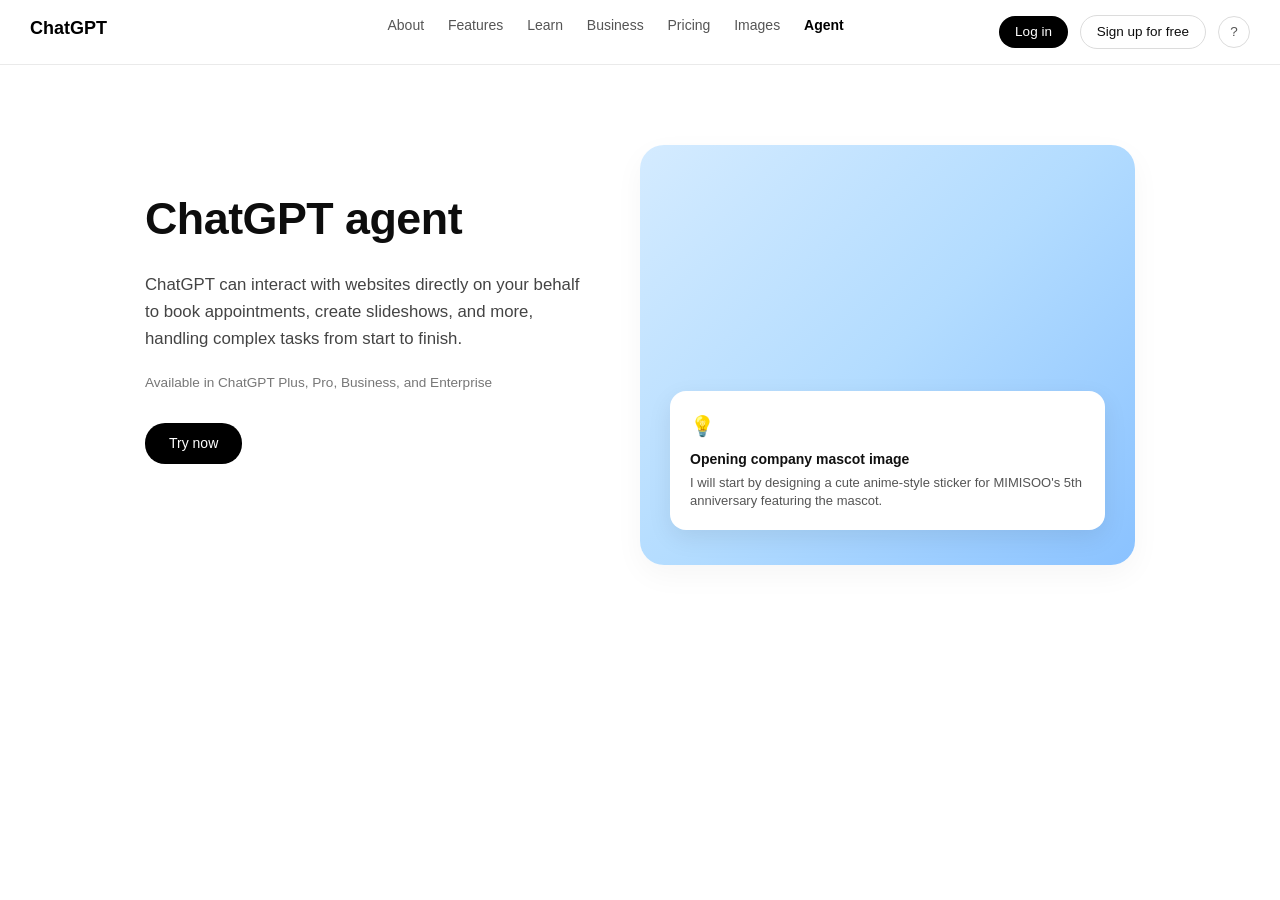
==== agent.html @ feace5ed "Add agent page bonus and fix problem - need more fixes" ====
<!DOCTYPE html>
<html lang="en">
<head>
    <meta charset="UTF-8">
    <title>ChatGPT - Agent (Bonus)</title>
    <link rel="stylesheet" href="styleage.css">
</head>
<body>

    <header class="top-nav">
        <div class="nav-left">
            <a href="index.html" class="logo">ChatGPT</a>
        </div>
        
        <div class="nav-right">
            <a href="#" class="btn-login">Log in</a>
            <a href="#" class="btn-pill">Sign up for free</a>
            <a href="#" class="btn-help">?</a>
        </div>

        <nav class="nav-center">
            <a href="#">About</a>
            <a href="#">Features</a>
            <a href="#">Learn</a>
            <a href="#">Business</a>
            <a href="#">Pricing</a>
            <a href="images.html">Images</a>
            <a href="agent.html" style="color: #000; font-weight: 600;">Agent</a>
        </nav>
        <div style="clear: both;"></div>
    </header>

    <main class="agent-container">
        
        <div class="agent-text-side">
            <h1 class="agent-title">ChatGPT agent</h1>
            <p class="agent-desc">
                ChatGPT can interact with websites directly on your behalf to book appointments, create slideshows, and more, handling complex tasks from start to finish.
            </p>
            <p class="agent-subtext">
                Available in ChatGPT Plus, Pro, Business, and Enterprise
            </p>
            <a href="#" class="btn-try-now">Try now</a>
        </div>

        <div class="agent-image-side">
            <div class="blue-card-bg">
                <div class="floating-box">
                    <span class="bulb-icon">💡</span>
                    <div class="floating-content">
                        <span class="floating-title">Opening company mascot image</span>
                        <p class="floating-desc">I will start by designing a cute anime-style sticker for MIMISOO's 5th anniversary featuring the mascot.</p>
                    </div>
                </div>
            </div>
        </div>

    </main>

</body>
</html>
---- styleage.css ----
* {
    box-sizing: border-box;
    margin: 0;
    padding: 0;
}

body {
    font-family: Arial, sans-serif;
    background-color: #ffffff;
    color: #111111;
    line-height: 1.5;
}

/* --- תפריט עליון --- */
.top-nav {
    width: 100%;
    padding: 15px 30px;
    border-bottom: 1px solid #eaeaea;
    font-size: 14px;
    background-color: #ffffff;
}

.nav-left {
    float: left;
    width: 20%;
}

.logo {
    font-weight: bold;
    font-size: 18px;
    text-decoration: none;
    color: #000;
}

.nav-right {
    float: right;
    width: 28%;
    text-align: right;
}

.nav-right .btn-login {
    text-decoration: none;
    color: #ffffff;
    background-color: #000000;
    font-size: 13.5px;
    font-weight: 500;
    padding: 6px 16px;
    border-radius: 18px;
    margin-right: 8px;
    display: inline-block;
    vertical-align: middle;
}

.nav-right .btn-pill {
    text-decoration: none;
    background-color: #ffffff;
    color: #0d0d0d;
    border: 1px solid #dcdcdc;
    font-size: 13.5px;
    font-weight: 500;
    padding: 6px 16px;
    border-radius: 18px;
    margin-right: 8px;
    display: inline-block;
    vertical-align: middle;
}

.nav-right .btn-help {
    text-decoration: none;
    background-color: transparent;
    color: #555555;
    font-size: 13.5px;
    border: 1px solid #dcdcdc;
    border-radius: 50%;
    width: 32px;
    height: 32px;
    display: inline-block;
    vertical-align: middle;
    text-align: center;
    line-height: 30px;
}

.nav-center {
    width: 52%;
    margin: 0 auto;
    text-align: center;
}

.nav-center a {
    margin: 0 10px;
    text-decoration: none;
    color: #555555;
    font-size: 14px;
    display: inline-block;
}

.nav-center a:hover {
    color: #000000;
}

/* --- תוכן עמוד ה-Agent (שני צדדים עם float) --- */
.agent-container {
    width: 100%;
    max-width: 1050px;
    margin: 80px auto 0 auto;
    padding: 0 30px;
}

/* צד שמאל */
.agent-text-side {
    float: left;
    width: 45%;
    padding-top: 40px;
}

.agent-title {
    font-size: 2.8rem;
    font-weight: 600;
    color: #0d0d0d;
    margin-bottom: 20px;
    letter-spacing: -0.5px;
}

.agent-desc {
    font-size: 1.05rem;
    color: #444444;
    line-height: 1.6;
    margin-bottom: 20px;
}

.agent-subtext {
    font-size: 0.85rem;
    color: #777777;
    margin-bottom: 30px;
}

.btn-try-now {
    display: inline-block;
    text-decoration: none;
    background-color: #000000;
    color: #ffffff;
    font-size: 14px;
    font-weight: 500;
    padding: 10px 24px;
    border-radius: 20px;
}

.btn-try-now:hover {
    background-color: #333333;
}

/* צד ימין */
.agent-image-side {
    float: right;
    width: 50%;
    text-align: center;
}

.blue-card-bg {
    width: 100%;
    height: 420px;
    background: linear-gradient(135deg, #d4ebff 0%, #b3dcff 50%, #8ac2ff 100%);
    border-radius: 24px;
    position: relative;
    box-shadow: 0 10px 30px rgba(0, 0, 0, 0.04);
}

.floating-box {
    position: absolute;
    bottom: 35px;
    left: 30px;
    right: 30px;
    background-color: #ffffff;
    border-radius: 16px;
    padding: 20px;
    text-align: left;
    box-shadow: 0 8px 24px rgba(0, 0, 0, 0.08);
}

.bulb-icon {
    font-size: 20px;
    display: block;
    margin-bottom: 8px; /* מרווח מושלם מתחת לנורה */
}

.floating-content {
    display: block;
}

.floating-title {
    display: block;
    font-size: 14px;
    font-weight: bold;
    color: #111111;
    margin-bottom: 4px;
}

.floating-desc {
    font-size: 13px;
    color: #555555;
    line-height: 1.4;
}
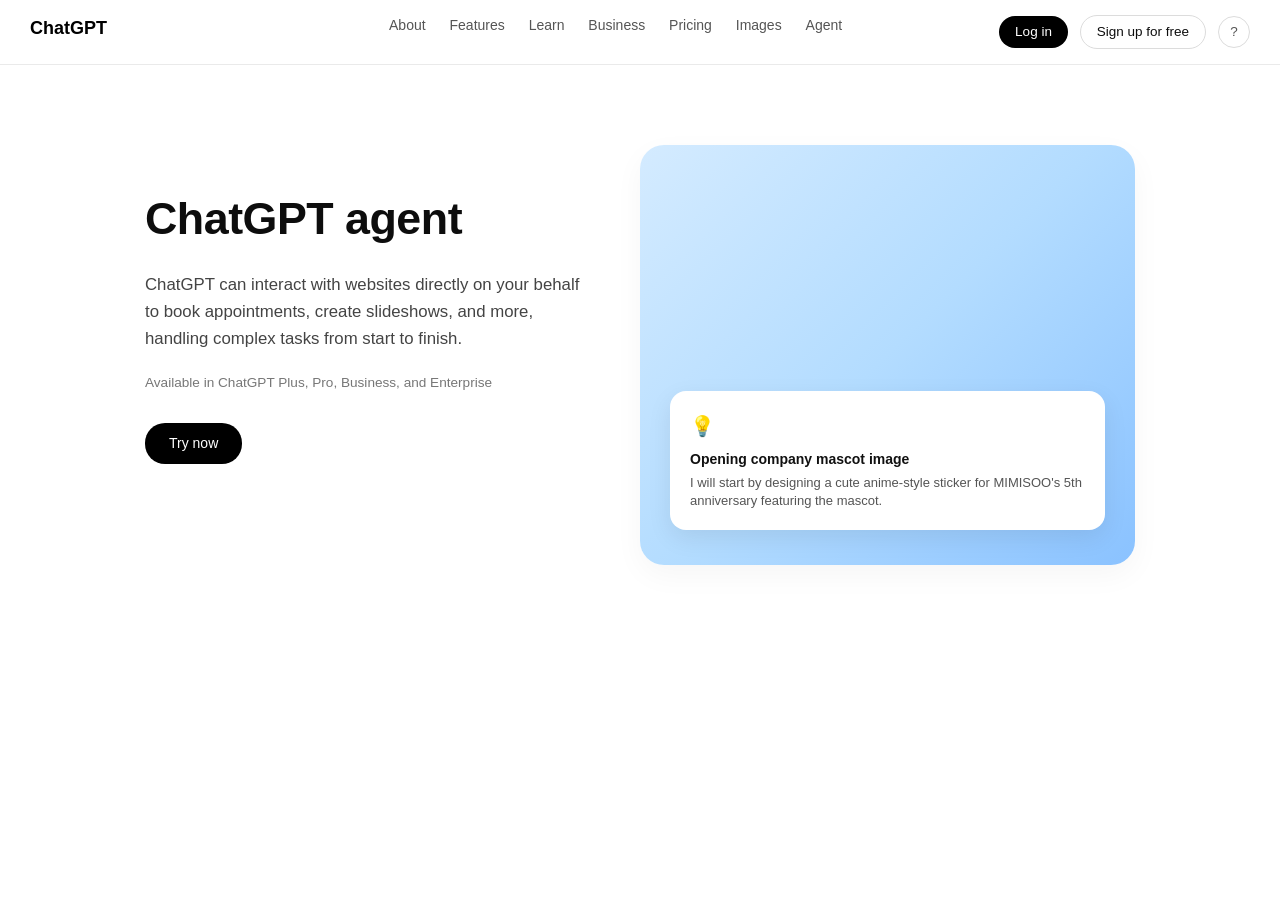
==== commit c54c13ff: "fix the help button" ====
--- a/agent.html
+++ b/agent.html
@@ -25,7 +25,7 @@
             <a href="#">Business</a>
             <a href="#">Pricing</a>
             <a href="images.html">Images</a>
-            <a href="agent.html" style="color: #000; font-weight: 600;">Agent</a>
+            <a href="agent.html">Agent</a>
         </nav>
         <div style="clear: both;"></div>
     </header>
--- a/styleage.css
+++ b/styleage.css
@@ -11,7 +11,6 @@
     line-height: 1.5;
 }
 
-/* --- תפריט עליון --- */
 .top-nav {
     width: 100%;
     padding: 15px 30px;
@@ -98,7 +97,6 @@
     color: #000000;
 }
 
-/* --- תוכן עמוד ה-Agent (שני צדדים עם float) --- */
 .agent-container {
     width: 100%;
     max-width: 1050px;
@@ -106,7 +104,6 @@
     padding: 0 30px;
 }
 
-/* צד שמאל */
 .agent-text-side {
     float: left;
     width: 45%;
@@ -149,7 +146,6 @@
     background-color: #333333;
 }
 
-/* צד ימין */
 .agent-image-side {
     float: right;
     width: 50%;
@@ -180,7 +176,7 @@
 .bulb-icon {
     font-size: 20px;
     display: block;
-    margin-bottom: 8px; /* מרווח מושלם מתחת לנורה */
+    margin-bottom: 8px; 
 }
 
 .floating-content {
